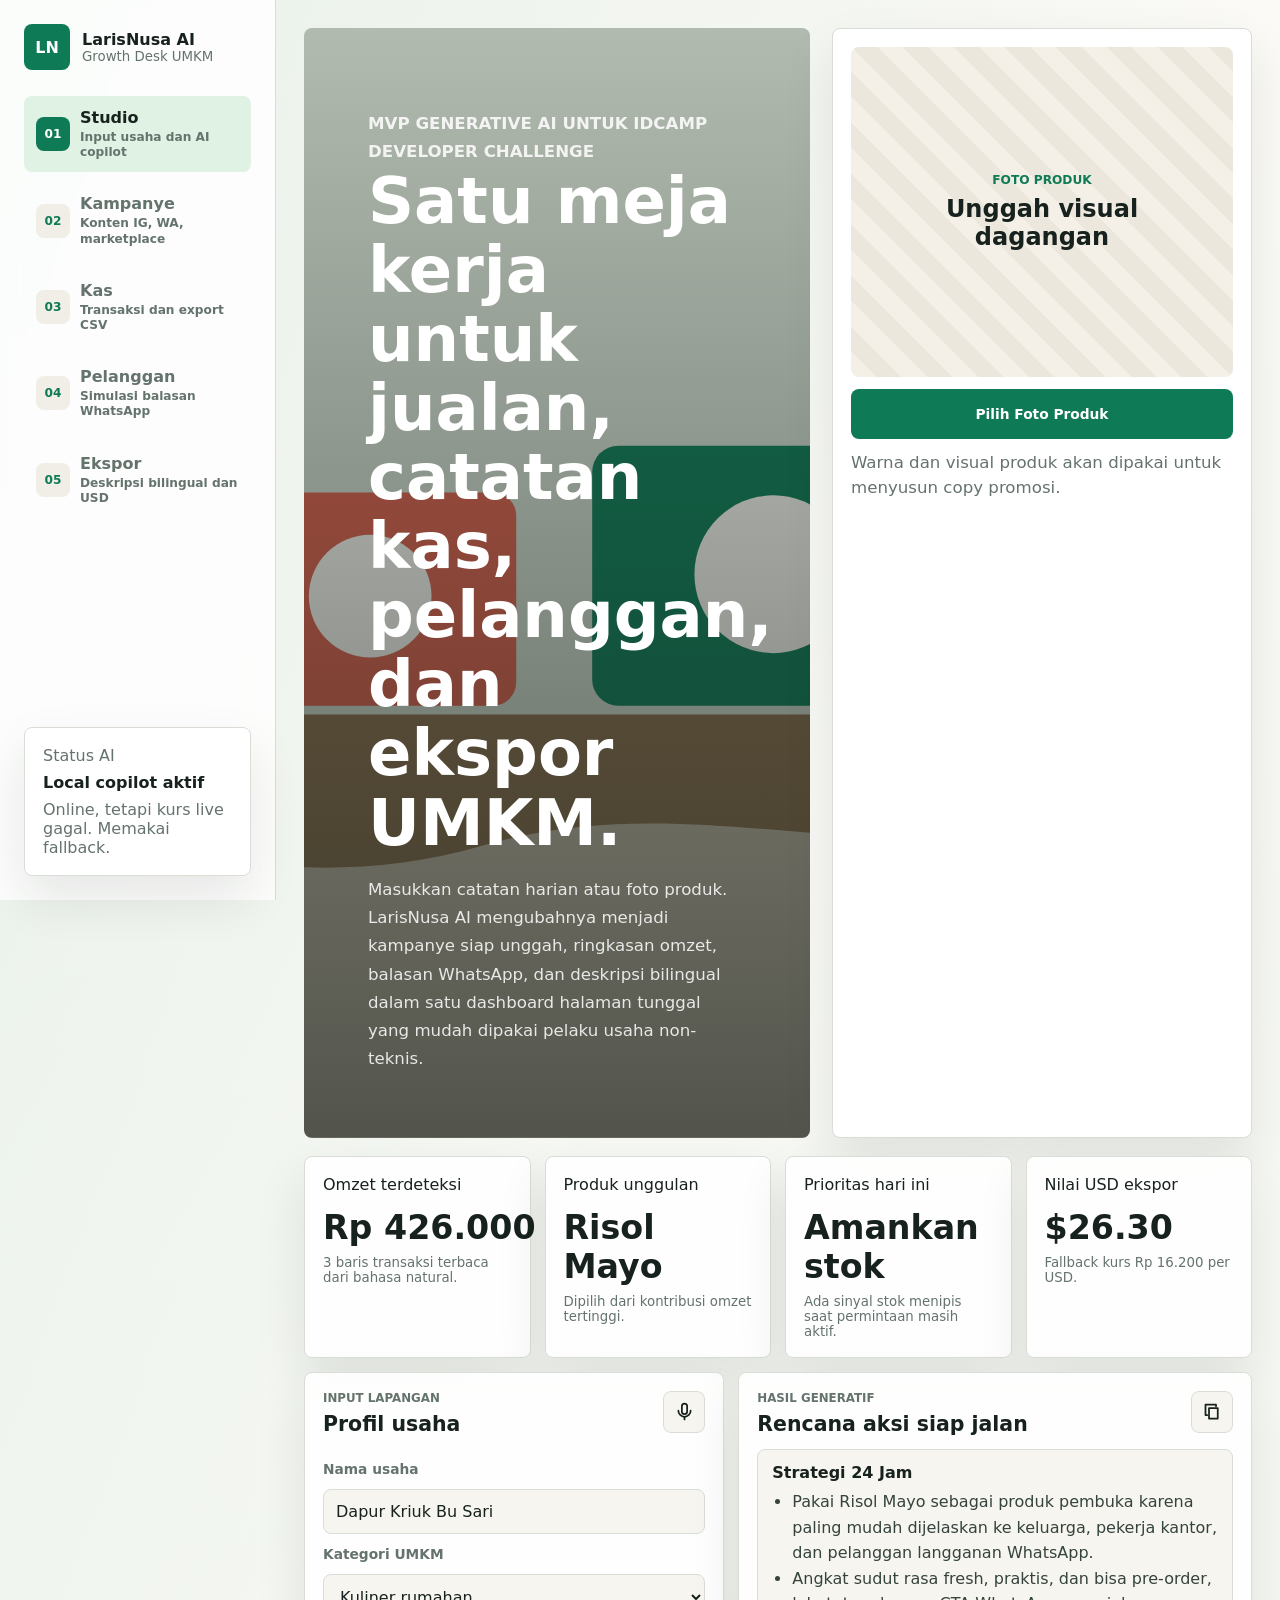
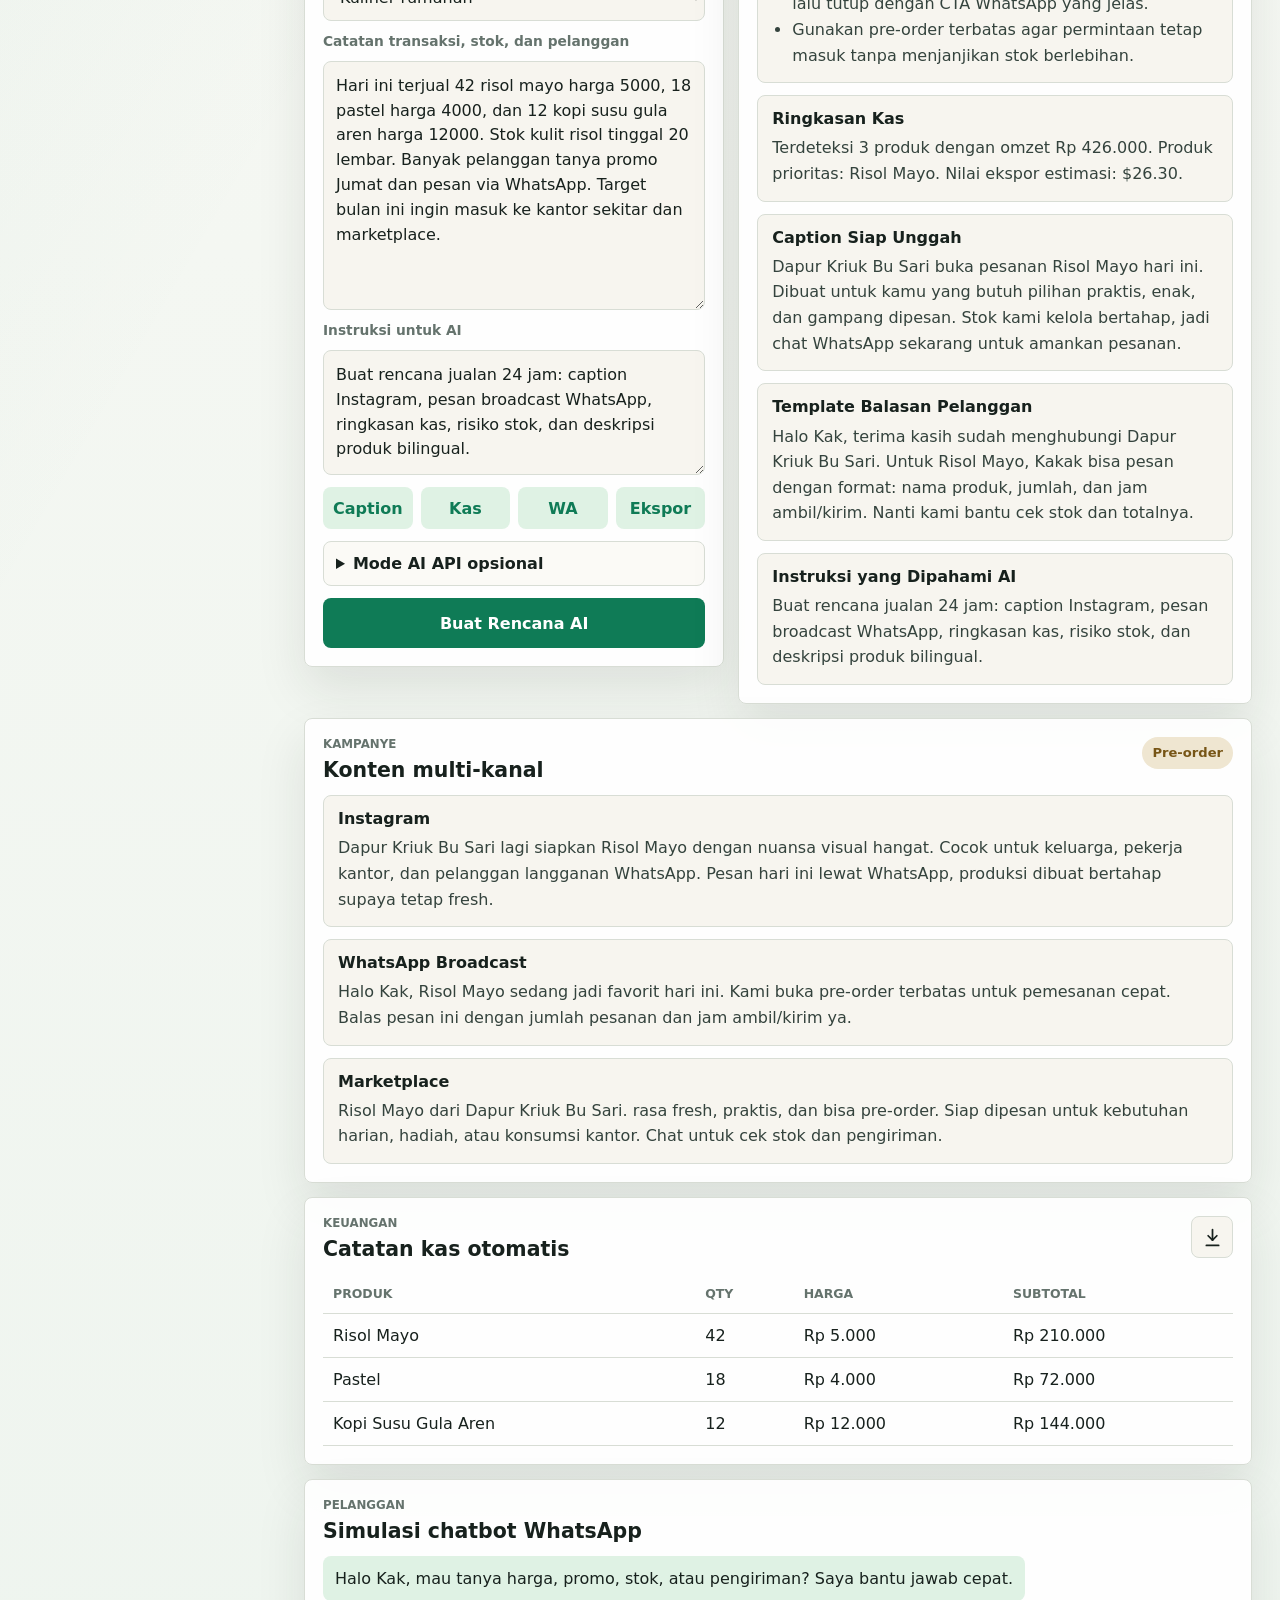
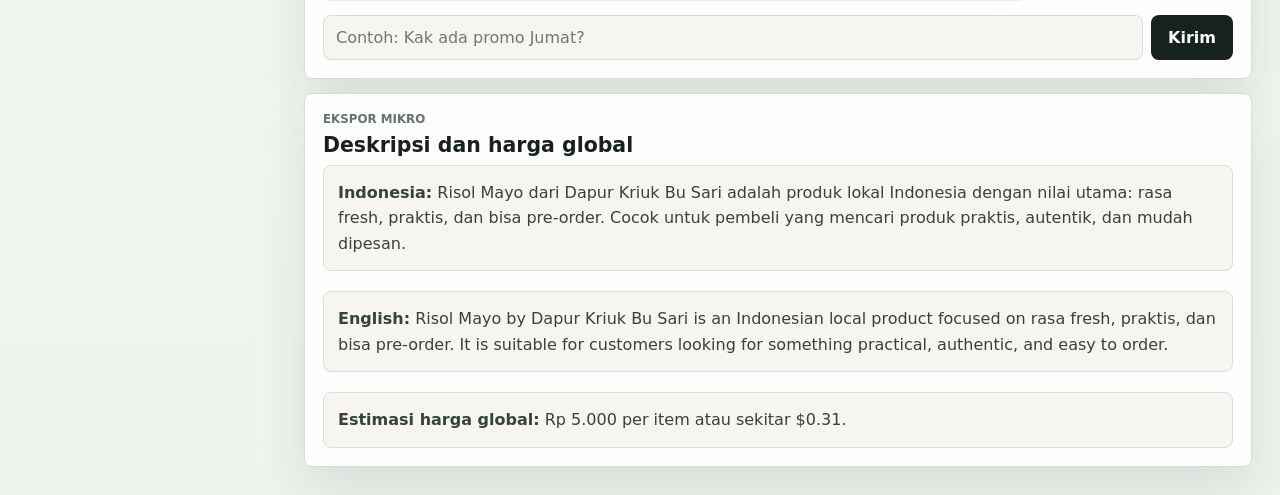
==== index.html @ e1582db5 "Initial commit" ====
<!doctype html>
<html lang="id">
  <head>
    <meta charset="UTF-8" />
    <meta name="viewport" content="width=device-width, initial-scale=1.0" />
    <meta name="dicoding:email" content="diegosimanjuntak2006@gmail.com" />
    <title>LarisNusa AI - Growth Desk UMKM</title>
    <meta http-equiv="refresh" content="0; url=app/" />
    <script>
      window.location.replace("app/");
    </script>
  </head>
  <body>
    <p>Membuka LarisNusa AI...</p>
  </body>
</html>
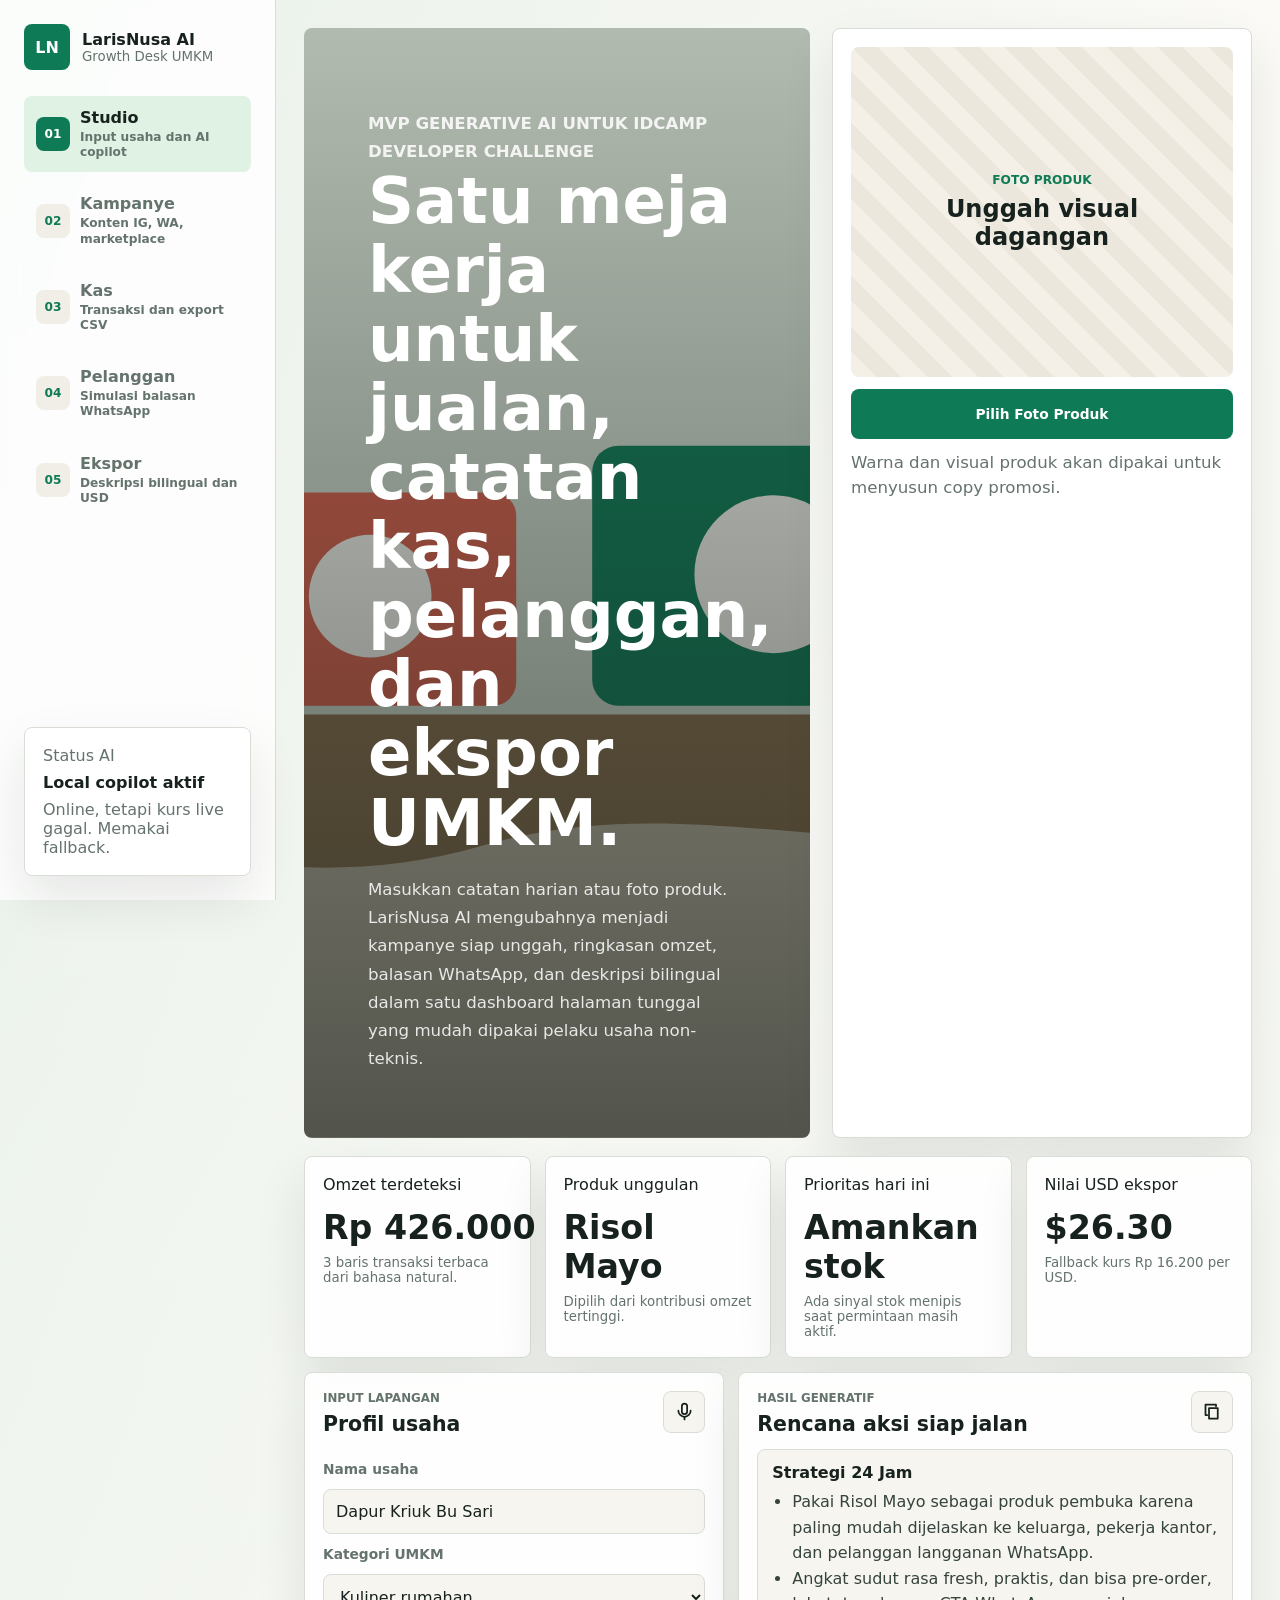
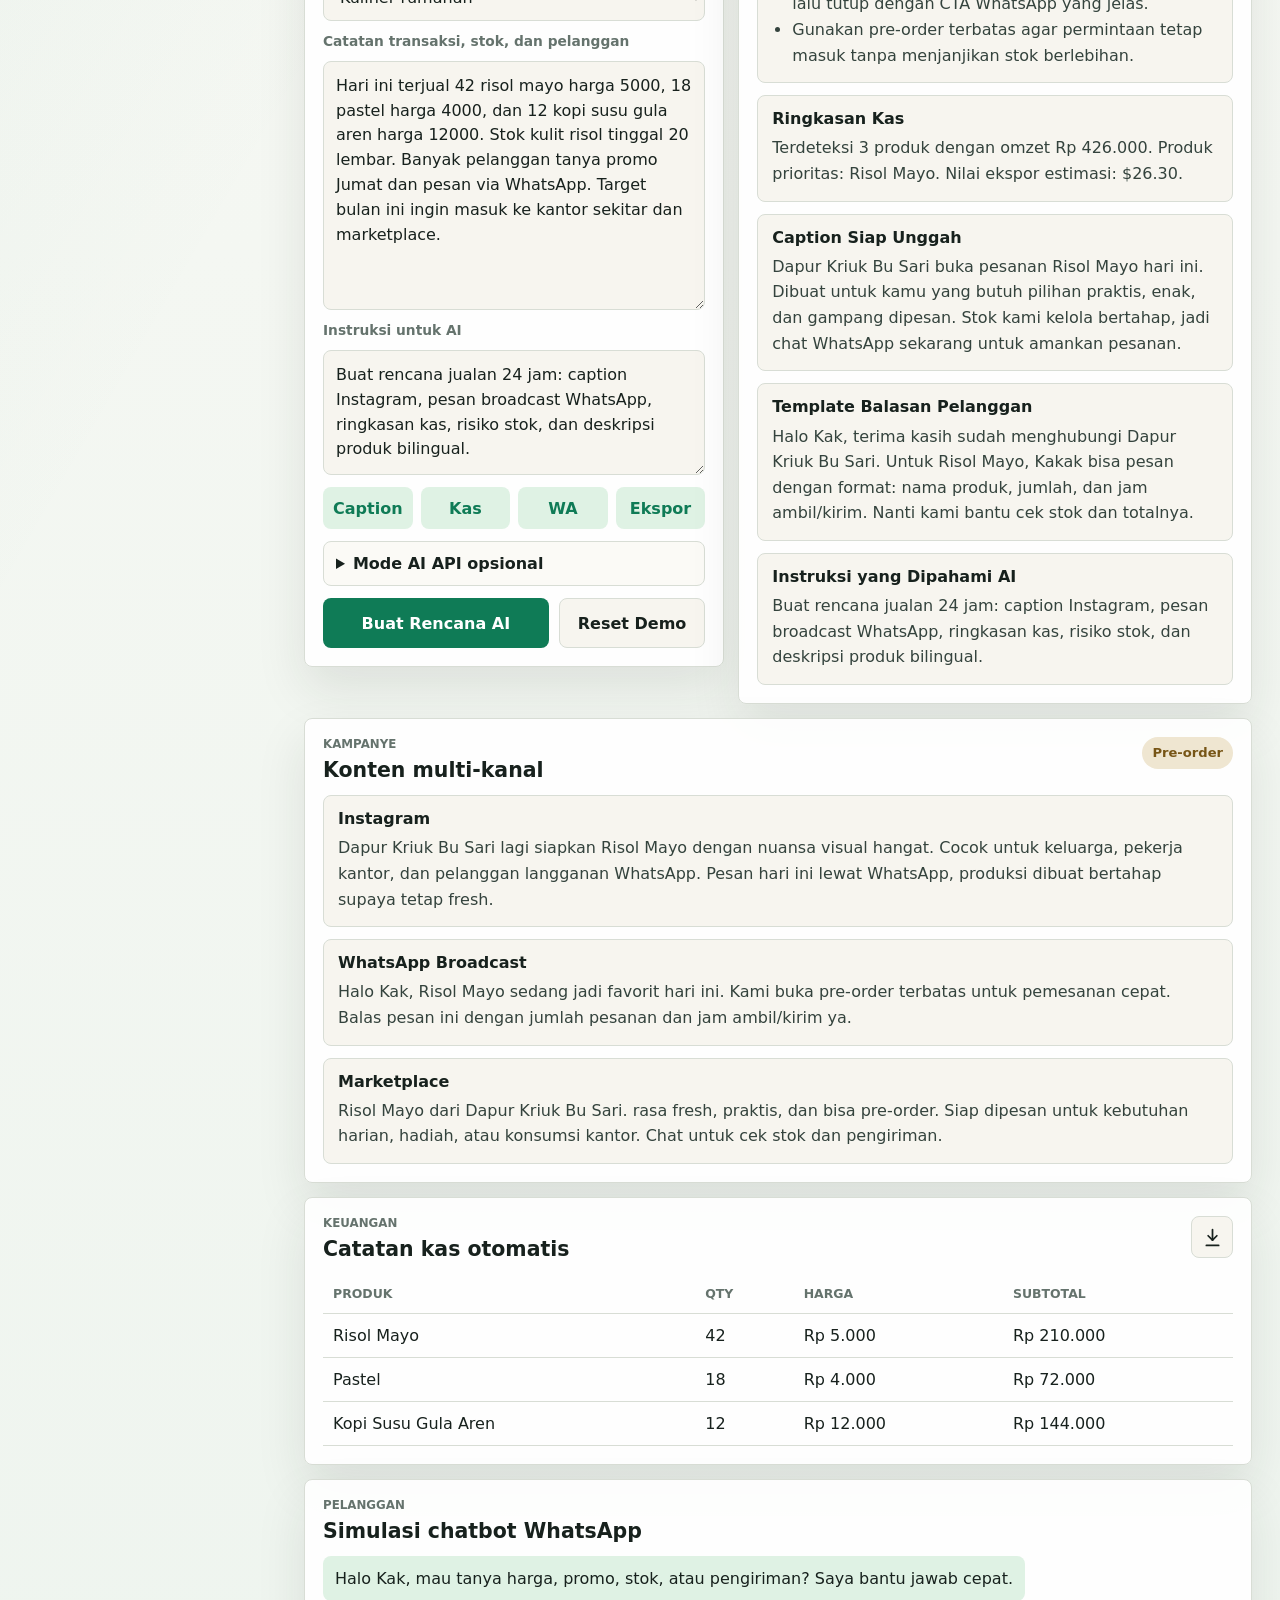
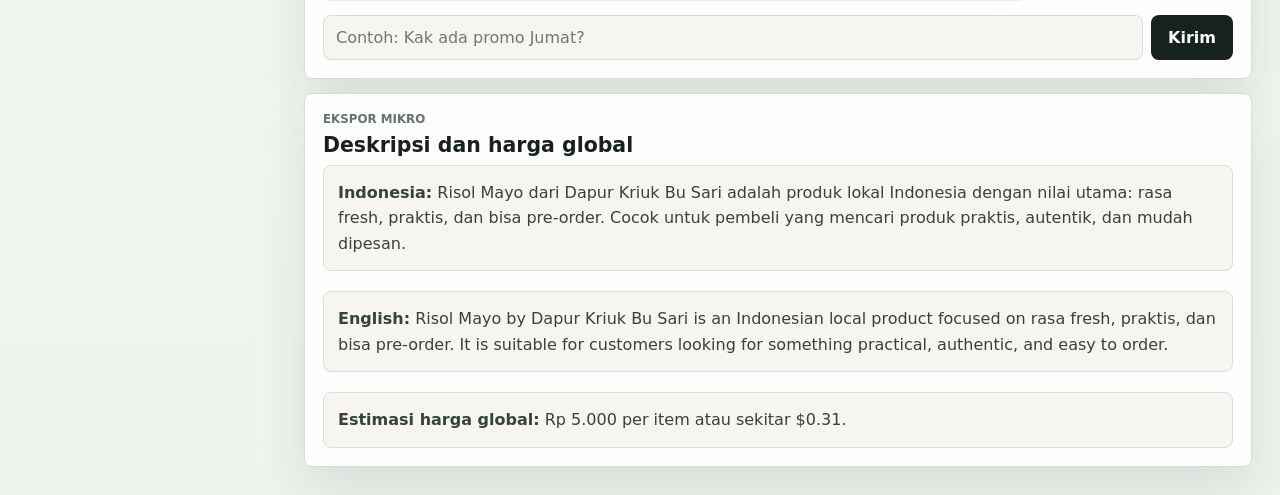
==== commit fef86a0f: "chore: polish static app metadata and reset flow" ====
--- a/index.html
+++ b/index.html
@@ -4,6 +4,10 @@
     <meta charset="UTF-8" />
     <meta name="viewport" content="width=device-width, initial-scale=1.0" />
     <meta name="dicoding:email" content="diegosimanjuntak2006@gmail.com" />
+    <meta
+      name="description"
+      content="LarisNusa AI membantu UMKM membuat rencana jualan, konten promosi, ringkasan kas, dan deskripsi produk bilingual dari catatan harian."
+    />
     <title>LarisNusa AI - Growth Desk UMKM</title>
     <meta http-equiv="refresh" content="0; url=app/" />
     <script>
@@ -11,6 +15,6 @@
     </script>
   </head>
   <body>
-    <p>Membuka LarisNusa AI...</p>
+    <p>Membuka LarisNusa AI... <a href="app/">Klik di sini jika tidak otomatis terbuka.</a></p>
   </body>
 </html>
